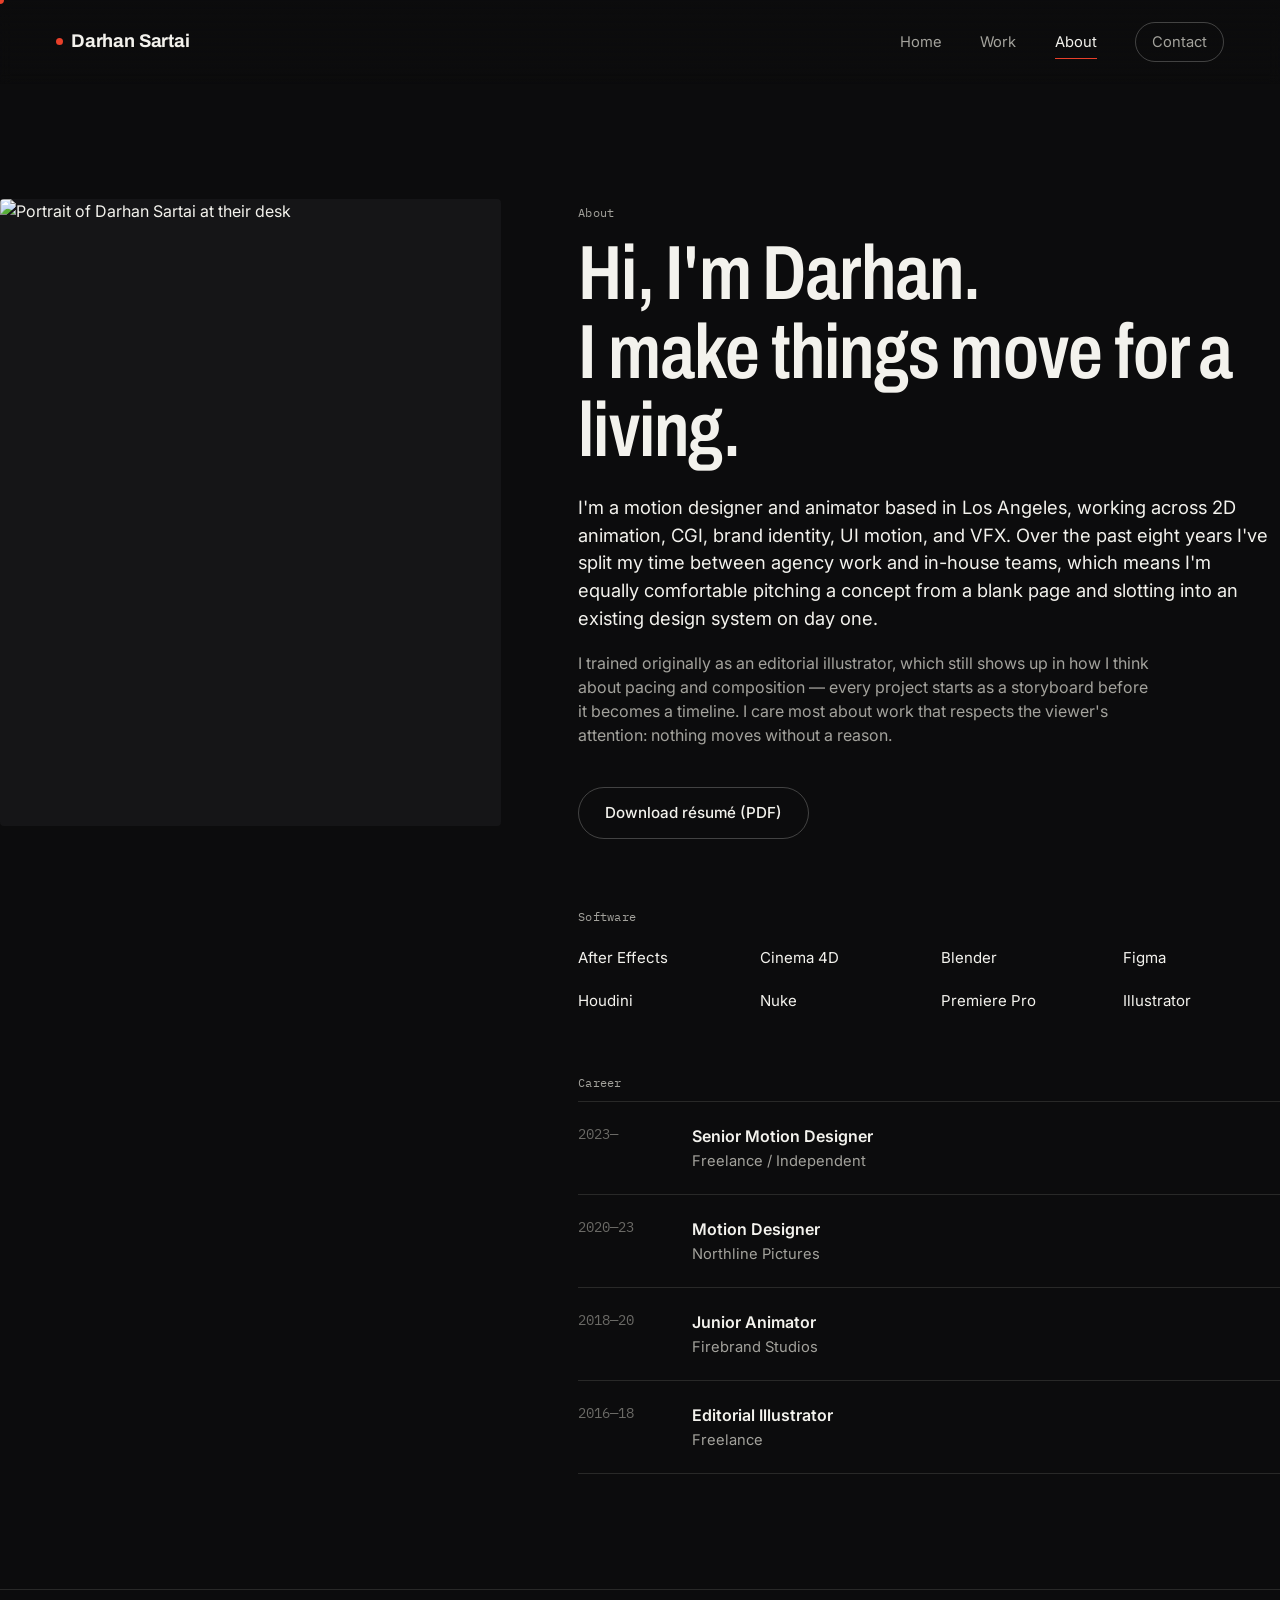
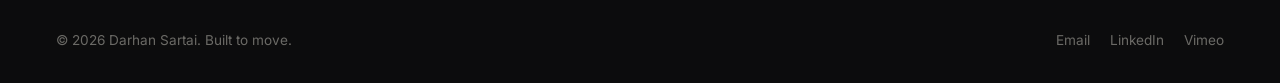
==== about.html @ 321bcbe0 "Global 2" ====
<!DOCTYPE html>
<html lang="en">
<head>
<meta charset="UTF-8" />
<meta name="viewport" content="width=device-width, initial-scale=1.0" />
<title>About — Darhan Sartai</title>
<meta name="description" content="Darhan Sartai is a Los Angeles-based motion designer with a background in editorial design and eight years across agency and in-house animation work." />
<meta property="og:title" content="About — Darhan Sartai, Motion Designer" />
<meta property="og:type" content="website" />
<link rel="preconnect" href="https://fonts.googleapis.com" />
<link rel="preconnect" href="https://fonts.gstatic.com" crossorigin />
<link href="https://fonts.googleapis.com/css2?family=Archivo:wght@500;600;700;800&family=Inter:wght@400;500;600&family=IBM+Plex+Mono:wght@400;500&display=swap" rel="stylesheet" />
<link rel="stylesheet" href="css/style.css" />
</head>
<body>
<a class="skip-link" href="#main">Skip to content</a>

<header class="site-header">
  <a href="index.html" class="brand"><span class="rec-dot" aria-hidden="true"></span>Darhan Sartai</a>
  <button class="nav-toggle" aria-label="Toggle menu" aria-expanded="false">
    <span></span><span></span><span></span>
  </button>
  <nav class="main-nav" aria-label="Primary">
    <a href="index.html">Home</a>
    <a href="work.html">Work</a>
    <a href="about.html" class="is-active">About</a>
    <a href="contact.html" class="nav-cta">Contact</a>
  </nav>
</header>

<main id="main">
  <section class="section container">
    <div class="about-grid">
      <div class="headshot reveal">
        <!-- Replace with your own photo at assets/headshot.jpg -->
        <img src="https://images.unsplash.com/photo-1633332755192-727a05c4013d?w=800&q=80" alt="Portrait of Darhan Sartai at their desk" />
      </div>

      <div>
        <span class="eyebrow-mono reveal">About</span>
        <h1 class="display-lg reveal" style="margin-top:12px;">Hi, I'm Darhan.<br />I make things move for a living.</h1>

        <p class="lede reveal" style="margin-top:24px; max-width:58ch;">
          I'm a motion designer and animator based in Los Angeles, working
          across 2D animation, CGI, brand identity, UI motion, and VFX.
          Over the past eight years I've split my time between agency work
          and in-house teams, which means I'm equally comfortable pitching
          a concept from a blank page and slotting into an existing design
          system on day one.
        </p>
        <p class="reveal" style="margin-top:16px; max-width:58ch;">
          I trained originally as an editorial illustrator, which still
          shows up in how I think about pacing and composition — every
          project starts as a storyboard before it becomes a timeline.
          I care most about work that respects the viewer's attention:
          nothing moves without a reason.
        </p>
        <a href="assets/Darhan-reyes-resume.pdf" class="btn btn-outline reveal" style="margin-top:24px;" data-cursor-hover>
          Download résumé (PDF)
        </a>

        <div class="reveal" style="margin-top:64px;">
          <span class="eyebrow-mono">Software</span>
          <div class="skills-grid">
            <div class="skill-item"><span>After Effects</span></div>
            <div class="skill-item"><span>Cinema 4D</span></div>
            <div class="skill-item"><span>Blender</span></div>
            <div class="skill-item"><span>Figma</span></div>
            <div class="skill-item"><span>Houdini</span></div>
            <div class="skill-item"><span>Nuke</span></div>
            <div class="skill-item"><span>Premiere Pro</span></div>
            <div class="skill-item"><span>Illustrator</span></div>
          </div>
        </div>

        <div class="reveal" style="margin-top:56px;">
          <span class="eyebrow-mono">Career</span>
          <div class="timeline">
            <div class="timeline-item">
              <span class="timeline-year tc">2023—</span>
              <div>
                <div class="timeline-role">Senior Motion Designer</div>
                <div class="timeline-org">Freelance / Independent</div>
              </div>
            </div>
            <div class="timeline-item">
              <span class="timeline-year tc">2020—23</span>
              <div>
                <div class="timeline-role">Motion Designer</div>
                <div class="timeline-org">Northline Pictures</div>
              </div>
            </div>
            <div class="timeline-item">
              <span class="timeline-year tc">2018—20</span>
              <div>
                <div class="timeline-role">Junior Animator</div>
                <div class="timeline-org">Firebrand Studios</div>
              </div>
            </div>
            <div class="timeline-item">
              <span class="timeline-year tc">2016—18</span>
              <div>
                <div class="timeline-role">Editorial Illustrator</div>
                <div class="timeline-org">Freelance</div>
              </div>
            </div>
          </div>
        </div>
      </div>
    </div>
  </section>
</main>

<footer class="site-footer">
  <span>© <span id="year"></span> Darhan Sartai. Built to move.</span>
  <div class="footer-links">
    <a href="mailto:hello@Darhanreyes.work">Email</a>
    <a href="https://linkedin.com" target="_blank" rel="noopener">LinkedIn</a>
    <a href="https://vimeo.com" target="_blank" rel="noopener">Vimeo</a>
  </div>
</footer>

<script>document.getElementById("year").textContent = new Date().getFullYear();</script>
<script src="js/main.js"></script>
</body>
</html>
---- css/style.css ----
/* =========================================================
   DESIGN TOKENS
   A near-black graphite stage (not pure black) so video color
   and grain read as intended. One accent: a tally-light red,
   the recording indicator every editor already reads as "live/
   watch this" — grounded in the subject matter rather than
   decorative. Display type is a condensed grotesk (frame-width
   language fits a timeline-based craft); UI text is a plain
   sans; timecodes/meta use a monospace, the literal readout
   typeface of every NLE and compositor.
   ========================================================= */
:root {
  --bg: #0c0c0d;
  --surface: #151517;
  --surface-2: #1c1c1f;
  --line: rgba(243, 242, 237, 0.12);
  --line-strong: rgba(243, 242, 237, 0.24);
  --text: #f3f2ed;
  --text-dim: #a3a29c;
  --text-faint: #6b6a66;
  --accent: #e8402a;
  --accent-dim: #7a2318;

  --font-display: "Archivo", "Arial Narrow", sans-serif;
  --font-body: "Inter", -apple-system, BlinkMacSystemFont, sans-serif;
  --font-mono: "IBM Plex Mono", ui-monospace, monospace;

  --ease: cubic-bezier(0.22, 1, 0.36, 1);
  --container: 1400px;
  --gutter: clamp(24px, 6vw, 56px);
}

* { box-sizing: border-box; }
html { scroll-behavior: smooth; overflow-x: hidden; }
@media (prefers-reduced-motion: reduce) {
  html { scroll-behavior: auto; }
  *, *::before, *::after {
    animation-duration: 0.001ms !important;
    animation-iteration-count: 1 !important;
    transition-duration: 0.001ms !important;
    scroll-behavior: auto !important;
  }
}

body {
  margin: 0;
  overflow-x: hidden;
  background: var(--bg);
  color: var(--text);
  font-family: var(--font-body);
  font-size: 16px;
  line-height: 1.5;
  -webkit-font-smoothing: antialiased;
}

img, video { max-width: 100%; display: block; }
a { color: inherit; text-decoration: none; }
button { font: inherit; color: inherit; background: none; border: 0; cursor: pointer; }

::selection { background: var(--accent); color: #fff; }

.container {
  max-width: var(--container);
  margin: 0 auto;
  padding: 0 var(--gutter);
}

/* Focus visibility — never suppressed */
a:focus-visible,
button:focus-visible,
input:focus-visible,
textarea:focus-visible {
  outline: 2px solid var(--accent);
  outline-offset: 3px;
}

.visually-hidden {
  position: absolute;
  width: 1px; height: 1px;
  overflow: hidden;
  clip: rect(0 0 0 0);
  white-space: nowrap;
}

.skip-link {
  position: absolute;
  top: -100px;
  left: 16px;
  background: var(--accent);
  color: #fff;
  padding: 10px 16px;
  z-index: 200;
  transition: top 0.2s var(--ease);
}
.skip-link:focus { top: 16px; }

/* =========================================================
   TYPOGRAPHY
   ========================================================= */
h1, h2, h3, h4 {
  font-family: var(--font-display);
  font-weight: 600;
  letter-spacing: -0.01em;
  line-height: 1.02;
  margin: 0;
}

.display-xl {
  font-size: clamp(3.2rem, 9vw, 8.5rem);
  font-stretch: condensed;
  letter-spacing: -0.02em;
}
.display-lg {
  font-size: clamp(2.4rem, 6vw, 5rem);
  font-stretch: condensed;
}
.display-md { font-size: clamp(1.6rem, 3vw, 2.4rem); }

.eyebrow-mono {
  font-family: var(--font-mono);
  font-size: 0.78rem;
  color: var(--text-dim);
  letter-spacing: 0.02em;
}

.tc {
  font-family: var(--font-mono);
  font-variant-numeric: tabular-nums;
}

p { color: var(--text-dim); max-width: 62ch; }
.lede { font-size: 1.15rem; color: var(--text); max-width: 46ch; }

/* =========================================================
   HEADER / NAV
   ========================================================= */
.site-header {
  position: sticky;
  top: 0;
  z-index: 100;
  display: flex;
  align-items: center;
  justify-content: space-between;
  padding: 22px var(--gutter);
  background: linear-gradient(to bottom, rgba(12,12,13,0.92), rgba(12,12,13,0));
  backdrop-filter: blur(6px);
}
.site-header.is-solid {
  background: rgba(12, 12, 13, 0.92);
  border-bottom: 1px solid var(--line);
}

.brand {
  font-family: var(--font-display);
  font-weight: 700;
  font-size: 1.15rem;
  letter-spacing: -0.01em;
  display: flex;
  align-items: baseline;
  gap: 8px;
}
.brand .rec-dot {
  width: 7px; height: 7px;
  border-radius: 50%;
  background: var(--accent);
  display: inline-block;
  transform: translateY(-2px);
}

.main-nav { display: flex; align-items: center; gap: clamp(18px, 3vw, 40px); }
.main-nav a {
  font-size: 0.92rem;
  color: var(--text-dim);
  position: relative;
  padding: 4px 0;
  transition: color 0.2s var(--ease);
}
.main-nav a:hover, .main-nav a.is-active { color: var(--text); }
.main-nav a.is-active::after {
  content: "";
  position: absolute;
  left: 0; right: 0; bottom: -2px;
  height: 1px;
  background: var(--accent);
}
.main-nav .nav-cta {
  display: inline-block;
  border: 1px solid var(--line-strong);
  padding: 8px 16px;
  border-radius: 100px;
  transition: border-color 0.2s var(--ease), background 0.2s var(--ease);
}
.main-nav .nav-cta:hover { border-color: var(--accent); background: rgba(232,64,42,0.08); }

.nav-toggle {
  display: none;
  width: 32px; height: 24px;
  position: relative;
}
.nav-toggle span {
  position: absolute; left: 0; right: 0; height: 1.5px;
  background: var(--text);
  transition: transform 0.25s var(--ease), opacity 0.25s var(--ease), top 0.25s var(--ease);
}
.nav-toggle span:nth-child(1) { top: 4px; }
.nav-toggle span:nth-child(2) { top: 11px; }
.nav-toggle span:nth-child(3) { top: 18px; }
.nav-open .nav-toggle span:nth-child(1) { top: 11px; transform: rotate(45deg); }
.nav-open .nav-toggle span:nth-child(2) { opacity: 0; }
.nav-open .nav-toggle span:nth-child(3) { top: 11px; transform: rotate(-45deg); }

@media (max-width: 780px) {
  .main-nav {
    position: fixed;
    inset: 0;
    flex-direction: column;
    justify-content: center;
    background: var(--bg);
    transform: translateX(100%);
    transition: transform 0.35s var(--ease);
    gap: 28px;
  }
  .nav-open .main-nav { transform: translateX(0); }
  .main-nav a { font-size: 1.6rem; font-family: var(--font-display); color: var(--text); }
  .nav-toggle { display: block; z-index: 101; }
}

/* =========================================================
   BUTTONS
   ========================================================= */
.btn {
  display: inline-flex;
  align-items: center;
  gap: 10px;
  padding: 14px 26px;
  border-radius: 100px;
  font-size: 0.95rem;
  font-weight: 500;
  transition: transform 0.2s var(--ease), background 0.2s var(--ease), border-color 0.2s var(--ease);
}
.btn-primary { background: var(--text); color: var(--bg); }
.btn-primary:hover { background: var(--accent); color: #fff; }
.btn-outline { border: 1px solid var(--line-strong); }
.btn-outline:hover { border-color: var(--accent); background: rgba(232,64,42,0.08); }
.btn:active { transform: scale(0.97); }

/* =========================================================
   HERO (home)
   ========================================================= */
.hero {
  position: relative;
  min-height: 92vh;
  display: flex;
  flex-direction: column;
  justify-content: flex-end;
  overflow: hidden;
  border-bottom: 1px solid var(--line);
}
.hero-media {
  position: absolute; inset: 0;
  width: 100%; height: 100%;
  object-fit: cover;
  opacity: 0.55;
}
.hero-media::after { content: ""; }
.hero-scrim {
  position: absolute; inset: 0;
  background: linear-gradient(180deg, rgba(12,12,13,0.35) 0%, rgba(12,12,13,0.55) 55%, var(--bg) 100%);
}
.hero-content {
  position: relative;
  z-index: 2;
  padding: 0 var(--gutter) 104px;
}
.hero-tagline {
  margin-top: 22px;
  display: flex;
  align-items: flex-end;
  justify-content: space-between;
  gap: 24px;
  flex-wrap: wrap;
}
.hero-sound-toggle {
  display: inline-flex;
  align-items: center;
  gap: 10px;
  border: 1px solid var(--line-strong);
  border-radius: 100px;
  padding: 10px 16px 10px 14px;
  font-family: var(--font-mono);
  font-size: 0.8rem;
  color: var(--text-dim);
  background: rgba(12,12,13,0.4);
  backdrop-filter: blur(4px);
}
.hero-sound-toggle:hover { border-color: var(--text-dim); color: var(--text); }

/* Centered on its own row beneath the tagline, rather than sharing
   a corner with the bio text or the sound toggle — so it can never
   collide with either regardless of how long they run. */
.scroll-cue {
  position: absolute;
  bottom: 28px; left: 50%;
  transform: translateX(-50%);
  z-index: 2;
  font-family: var(--font-mono);
  font-size: 0.72rem;
  letter-spacing: 0.04em;
  color: var(--text-dim);
  display: flex; flex-direction: column; align-items: center; gap: 8px;
}
.scroll-cue .line { width: 1px; height: 32px; background: var(--line-strong); position: relative; overflow: hidden; }
.scroll-cue .line::after {
  content: ""; position: absolute; top: 0; left: 0; width: 100%; height: 30%;
  background: var(--accent);
  animation: scrollcue 1.8s var(--ease) infinite;
}
@media (prefers-reduced-motion: reduce) { .scroll-cue .line::after { animation: none; } }
@keyframes scrollcue { 0% { top: -30%; } 100% { top: 100%; } }

/* =========================================================
   SECTION HEADERS
   ========================================================= */
.section {
  padding: clamp(64px, 9vw, 120px) 0;
}
.section-head {
  display: flex;
  justify-content: space-between;
  align-items: flex-end;
  gap: 24px;
  margin-bottom: clamp(32px, 5vw, 56px);
  flex-wrap: wrap;
}
.section-num {
  font-family: var(--font-mono);
  color: var(--text-faint);
  font-size: 0.8rem;
}

/* =========================================================
   PROJECT GRID / CARDS
   ========================================================= */
.grid {
  display: grid;
  grid-template-columns: repeat(12, 1fr);
  gap: clamp(16px, 2.2vw, 32px);
}
.card { grid-column: span 6; }
.card.span-4 { grid-column: span 4; }
.card.span-12 { grid-column: span 12; }

@media (max-width: 900px) {
  .card, .card.span-4 { grid-column: span 12; }
}

.card-link { display: block; position: relative; }
.card-media {
  position: relative;
  aspect-ratio: 16 / 10;
  overflow: hidden;
  background: var(--surface);
  border-radius: 4px;
}
.card-media video, .card-media .poster-fill {
  position: absolute; inset: 0;
  width: 100%; height: 100%;
  object-fit: cover;
  transition: transform 0.6s var(--ease);
}
.card-link:hover .card-media video,
.card-link:hover .card-media .poster-fill { transform: scale(1.04); }

.poster-fill {
  display: flex; align-items: center; justify-content: center;
  font-family: var(--font-display);
  font-size: clamp(1.4rem, 3vw, 2.2rem);
  color: rgba(243,242,237,0.15);
}

.card-play {
  position: absolute; inset: 0;
  display: flex; align-items: center; justify-content: center;
  opacity: 0;
  transition: opacity 0.3s var(--ease);
  background: rgba(12,12,13,0.2);
}
.card-link:hover .card-play { opacity: 1; }
.card-play-ring {
  width: 64px; height: 64px;
  border-radius: 50%;
  border: 1px solid rgba(243,242,237,0.5);
  display: flex; align-items: center; justify-content: center;
  backdrop-filter: blur(2px);
}
.card-play-ring svg { width: 18px; height: 18px; fill: var(--text); margin-left: 3px; }

.card-meta {
  display: flex;
  justify-content: space-between;
  align-items: baseline;
  margin-top: 14px;
  gap: 12px;
}
.card-title { font-family: var(--font-display); font-size: 1.3rem; font-weight: 600; }
.card-sub { font-family: var(--font-mono); font-size: 0.78rem; color: var(--text-faint); white-space: nowrap; }
.card-cats { color: var(--text-dim); font-size: 0.88rem; margin-top: 4px; }

/* =========================================================
   FILTER BAR (work page)
   ========================================================= */
.filter-bar {
  display: flex;
  flex-wrap: wrap;
  gap: 10px;
  margin-bottom: clamp(32px, 5vw, 56px);
}
.filter-chip {
  border: 1px solid var(--line-strong);
  border-radius: 100px;
  padding: 9px 18px;
  font-size: 0.86rem;
  color: var(--text-dim);
  transition: all 0.2s var(--ease);
}
.filter-chip:hover { color: var(--text); border-color: var(--text-dim); }
.filter-chip.is-active { background: var(--text); color: var(--bg); border-color: var(--text); }

.results-count {
  font-family: var(--font-mono);
  font-size: 0.78rem;
  color: var(--text-faint);
  margin-bottom: 24px;
}

/* =========================================================
   PROJECT DETAIL
   ========================================================= */
.project-hero {
  padding: 140px 0 40px;
  border-bottom: 1px solid var(--line);
}
.project-hero-grid {
  display: grid;
  grid-template-columns: 2fr 1fr;
  gap: 40px;
  align-items: end;
}
@media (max-width: 780px) { .project-hero-grid { grid-template-columns: 1fr; } }

.project-facts {
  display: grid;
  grid-template-columns: 1fr;
  gap: 16px;
  font-family: var(--font-mono);
  font-size: 0.85rem;
}
.project-facts dt { color: var(--text-faint); margin-bottom: 3px; }
.project-facts dd { margin: 0; color: var(--text); }

.player-wrap {
  margin: 40px 0;
  border-radius: 6px;
  overflow: hidden;
  background: #000;
  position: relative;
}
.player-wrap video { width: 100%; display: block; max-height: 82vh; }

.player-controls {
  display: flex;
  align-items: center;
  gap: 14px;
  padding: 14px 16px;
  background: var(--surface);
  border-top: 1px solid var(--line);
}
.player-btn {
  width: 36px; height: 36px;
  border-radius: 50%;
  border: 1px solid var(--line-strong);
  display: flex; align-items: center; justify-content: center;
  flex-shrink: 0;
  transition: border-color 0.2s var(--ease);
}
.player-btn:hover { border-color: var(--text-dim); }
.player-btn svg { width: 14px; height: 14px; fill: var(--text); }

.player-scrub {
  flex: 1;
  height: 3px;
  background: var(--line-strong);
  border-radius: 2px;
  position: relative;
  cursor: pointer;
}
.player-scrub-fill {
  position: absolute; left: 0; top: 0; bottom: 0;
  width: 0%;
  background: var(--accent);
  border-radius: 2px;
}
.player-time { font-family: var(--font-mono); font-size: 0.75rem; color: var(--text-dim); white-space: nowrap; }

.cinema-btn { margin-left: auto; }

.project-body {
  display: grid;
  grid-template-columns: 2fr 1fr;
  gap: 56px;
  padding: 40px 0 0;
}
@media (max-width: 780px) { .project-body { grid-template-columns: 1fr; } }

.credit-list { list-style: none; margin: 0; padding: 0; display: grid; gap: 10px; }
.credit-list li { display: flex; justify-content: space-between; gap: 12px; font-size: 0.92rem; border-bottom: 1px solid var(--line); padding-bottom: 10px; }
.credit-list .role { color: var(--text-faint); font-family: var(--font-mono); font-size: 0.78rem; }

.tool-tags { display: flex; flex-wrap: wrap; gap: 8px; margin-top: 8px; }
.tool-tag {
  border: 1px solid var(--line);
  border-radius: 100px;
  padding: 6px 14px;
  font-size: 0.8rem;
  color: var(--text-dim);
}

.sidebar-block + .sidebar-block { margin-top: 32px; }
.sidebar-label { font-family: var(--font-mono); font-size: 0.78rem; color: var(--text-faint); margin-bottom: 12px; display: block; }

.next-project {
  border-top: 1px solid var(--line);
  margin-top: 100px;
  padding: 48px 0 80px;
}
.next-project-link { display: flex; justify-content: space-between; align-items: center; gap: 24px; }
.next-project-link:hover .display-lg { color: var(--accent); }
.next-project-link .display-lg { transition: color 0.3s var(--ease); }

/* Cinema mode (full-bleed lightbox) */
.cinema-overlay {
  position: fixed; inset: 0;
  background: #000;
  z-index: 300;
  display: none;
  align-items: center;
  justify-content: center;
}
.cinema-overlay.is-open { display: flex; }
.cinema-overlay video { width: 100%; height: 100%; object-fit: contain; }
.cinema-close {
  position: absolute; top: 24px; right: 24px;
  width: 44px; height: 44px;
  border-radius: 50%;
  border: 1px solid rgba(255,255,255,0.3);
  display: flex; align-items: center; justify-content: center;
  color: #fff;
  z-index: 2;
}
.cinema-close:hover { border-color: #fff; }

/* =========================================================
   ABOUT PAGE
   ========================================================= */
.about-grid {
  display: grid;
  grid-template-columns: 1fr 1.4fr;
  gap: clamp(32px, 6vw, 80px);
  align-items: start;
}
@media (max-width: 860px) { .about-grid { grid-template-columns: 1fr; } }

.headshot {
  aspect-ratio: 4/5;
  border-radius: 4px;
  overflow: hidden;
  background: var(--surface);
  position: sticky;
  top: 110px;
}
.headshot img { width: 100%; height: 100%; object-fit: cover; }

.skills-grid {
  display: grid;
  grid-template-columns: repeat(auto-fill, minmax(150px, 1fr));
  gap: 20px 24px;
  margin-top: 20px;
}
.skill-item { display: flex; align-items: center; gap: 10px; font-size: 0.94rem; }
.skill-bar {
  height: 3px; flex: 1; background: var(--line-strong); border-radius: 2px; overflow: hidden;
}
.skill-bar-fill { height: 100%; background: var(--accent); border-radius: 2px; transform-origin: left; }

.timeline { margin-top: 8px; }
.timeline-item {
  display: grid;
  grid-template-columns: 90px 1fr;
  gap: 24px;
  padding: 22px 0;
  border-top: 1px solid var(--line);
}
.timeline-item:last-child { border-bottom: 1px solid var(--line); }
.timeline-year { font-family: var(--font-mono); color: var(--text-faint); font-size: 0.85rem; }
.timeline-role { font-weight: 600; }
.timeline-org { color: var(--text-dim); font-size: 0.92rem; margin-top: 2px; }

/* =========================================================
   CONTACT
   ========================================================= */
.contact-grid {
  display: grid;
  grid-template-columns: 1fr 1fr;
  gap: clamp(32px, 6vw, 72px);
}
@media (max-width: 860px) { .contact-grid { grid-template-columns: 1fr; } }

.field { margin-bottom: 22px; }
.field label {
  display: block;
  font-family: var(--font-mono);
  font-size: 0.78rem;
  color: var(--text-dim);
  margin-bottom: 8px;
}
.field input, .field textarea {
  width: 100%;
  background: transparent;
  border: 0;
  border-bottom: 1px solid var(--line-strong);
  color: var(--text);
  font-family: var(--font-body);
  font-size: 1rem;
  padding: 10px 2px;
  transition: border-color 0.2s var(--ease);
  resize: vertical;
}
.field input:focus, .field textarea:focus {
  outline: none;
  border-color: var(--accent);
}
.field-error {
  color: var(--accent);
  font-size: 0.8rem;
  margin-top: 6px;
  display: none;
  font-family: var(--font-mono);
}
.field.has-error input, .field.has-error textarea { border-color: var(--accent); }
.field.has-error .field-error { display: block; }

.form-status {
  margin-top: 18px;
  font-size: 0.92rem;
  display: none;
}
.form-status.is-visible { display: block; }
.form-status.is-success { color: #7cc98a; }
.form-status.is-error { color: var(--accent); }

.social-list { list-style: none; padding: 0; margin: 24px 0 0; display: grid; gap: 2px; }
.social-list a {
  display: flex; justify-content: space-between; align-items: center;
  padding: 18px 4px;
  border-top: 1px solid var(--line);
  font-family: var(--font-display);
  font-size: 1.3rem;
  transition: padding-left 0.25s var(--ease), color 0.25s var(--ease);
}
.social-list li:last-child a { border-bottom: 1px solid var(--line); }
.social-list a:hover { color: var(--accent); padding-left: 12px; }
.social-list .arrow { font-family: var(--font-mono); font-size: 0.9rem; color: var(--text-faint); }

/* =========================================================
   FOOTER
   ========================================================= */
.site-footer {
  border-top: 1px solid var(--line);
  padding: 40px var(--gutter) 32px;
  display: flex;
  justify-content: space-between;
  align-items: center;
  gap: 16px;
  flex-wrap: wrap;
  font-size: 0.85rem;
  color: var(--text-faint);
}
.site-footer a:hover { color: var(--text); }
.footer-links { display: flex; gap: 20px; }

/* =========================================================
   SCROLL REVEAL
   ========================================================= */
.reveal {
  opacity: 0;
  transform: translateY(24px);
  transition: opacity 0.7s var(--ease), transform 0.7s var(--ease);
}
.reveal.is-visible { opacity: 1; transform: translateY(0); }
@media (prefers-reduced-motion: reduce) {
  .reveal { opacity: 1; transform: none; transition: none; }
}

/* =========================================================
   CUSTOM CURSOR (desktop, motion-comfortable users only)
   ========================================================= */
.cursor-dot {
  position: fixed;
  top: 0; left: 0;
  width: 8px; height: 8px;
  background: var(--accent);
  border-radius: 50%;
  pointer-events: none;
  z-index: 400;
  transform: translate(-50%, -50%);
  transition: width 0.2s var(--ease), height 0.2s var(--ease), background 0.2s var(--ease);
  display: none;
}
.cursor-dot.is-hover { width: 56px; height: 56px; background: rgba(232,64,42,0.15); border: 1px solid var(--accent); }
@media (hover: hover) and (pointer: fine) {
  .cursor-enabled .cursor-dot { display: block; }
}

/* =========================================================
   MISC
   ========================================================= */
.hr { border: 0; border-top: 1px solid var(--line); margin: 0; }
.text-center { text-align: center; }
.mt-lg { margin-top: clamp(40px, 6vw, 72px); }

/* =========================================================
   TOUCH DEVICES
   Hover states don't exist on touch, so anything that only
   reveals on :hover needs a touch-visible equivalent, and
   every interactive control needs a real tap target (44px+).
   ========================================================= */
@media (hover: none) {
  /* No hover to preview-play thumbnails, so always show the
     play indicator instead of hiding it behind a hover state. */
  .card-play { opacity: 1; background: linear-gradient(180deg, rgba(12,12,13,0) 40%, rgba(12,12,13,0.55) 100%); }
  .card-play-ring { width: 52px; height: 52px; border-color: rgba(243,242,237,0.7); }
  .card-link:hover .card-media video,
  .card-link:hover .card-media .poster-fill { transform: none; }

  /* Slight press feedback instead of a hover lift, so taps
     still feel responsive. */
  .btn:active, .filter-chip:active, .card-link:active { opacity: 0.75; }

  .filter-chip { padding: 11px 18px; }
}

/* nav-toggle's icon stays small, but the tappable area meets
   a real touch target regardless of viewport. */
.nav-toggle {
  width: 44px; height: 44px;
  margin: -10px -10px -10px 0;
}
.nav-toggle span { left: 10px; right: 10px; }
.nav-toggle span:nth-child(1) { top: 15px; }
.nav-toggle span:nth-child(2) { top: 22px; }
.nav-toggle span:nth-child(3) { top: 29px; }
.nav-open .nav-toggle span:nth-child(1) { top: 22px; }
.nav-open .nav-toggle span:nth-child(3) { top: 22px; }

/* Touch-friendly video controls: enlarge tap targets without
   changing the visual weight of the control bar on desktop. */
@media (hover: none), (max-width: 600px) {
  .player-btn { width: 44px; height: 44px; }
  .player-scrub { height: 4px; }
  .player-scrub { position: relative; }
  .player-scrub::before {
    /* invisible hit-area extension — the visible bar stays a
       thin 4px line, but taps land within 22px above/below it */
    content: "";
    position: absolute;
    left: 0; right: 0;
    top: -18px; bottom: -18px;
  }
  .player-controls { padding: 12px 12px; gap: 12px; flex-wrap: wrap; }
  .player-time { font-size: 0.7rem; }
  .cinema-btn { flex-basis: 100%; order: 5; justify-content: center; margin-left: 0; }
  .cinema-close { width: 48px; height: 48px; }
}

/* Small phones: tighten spacing and type scale a step further
   than the fluid clamp()s already do, and stack anything still
   sharing a row at the larger breakpoints. */
@media (max-width: 480px) {
  .site-header { padding: 16px var(--gutter); }
  .display-xl { font-size: clamp(2.6rem, 12vw, 3.4rem); }
  .display-lg { font-size: clamp(2rem, 9vw, 2.6rem); }
  .hero { min-height: 86vh; }
  .hero-content { padding-bottom: 32px; }
  .hero-tagline { flex-direction: column; align-items: flex-start; gap: 18px; }
  .hero-sound-toggle { align-self: flex-start; }
  .scroll-cue { display: none; }

  .section { padding: 48px 0; }
  .section-head { flex-direction: column; align-items: flex-start; gap: 16px; }

  .timeline-item { grid-template-columns: 1fr; gap: 4px; }
  .timeline-year { order: -1; }

  .credit-list li { flex-direction: column; gap: 2px; }
  .next-project-link { align-items: flex-start; flex-direction: column; gap: 12px; }

  .main-nav .nav-cta { padding: 8px 14px; }
}

/* Tablet / mid-width: two columns still fit for the capability
   strip and skills grid, but project/about two-up layouts get
   tight before the existing 780–900px breakpoints kick in. */
@media (min-width: 600px) and (max-width: 900px) {
  .grid .card.span-4 { grid-column: span 6; }
}

/* Landscape phones: the hero can end up taller than the
   viewport itself; cap it so the tagline and scroll cue are
   never pushed off-screen. */
@media (max-height: 480px) and (orientation: landscape) {
  .hero { min-height: 130vh; }
}
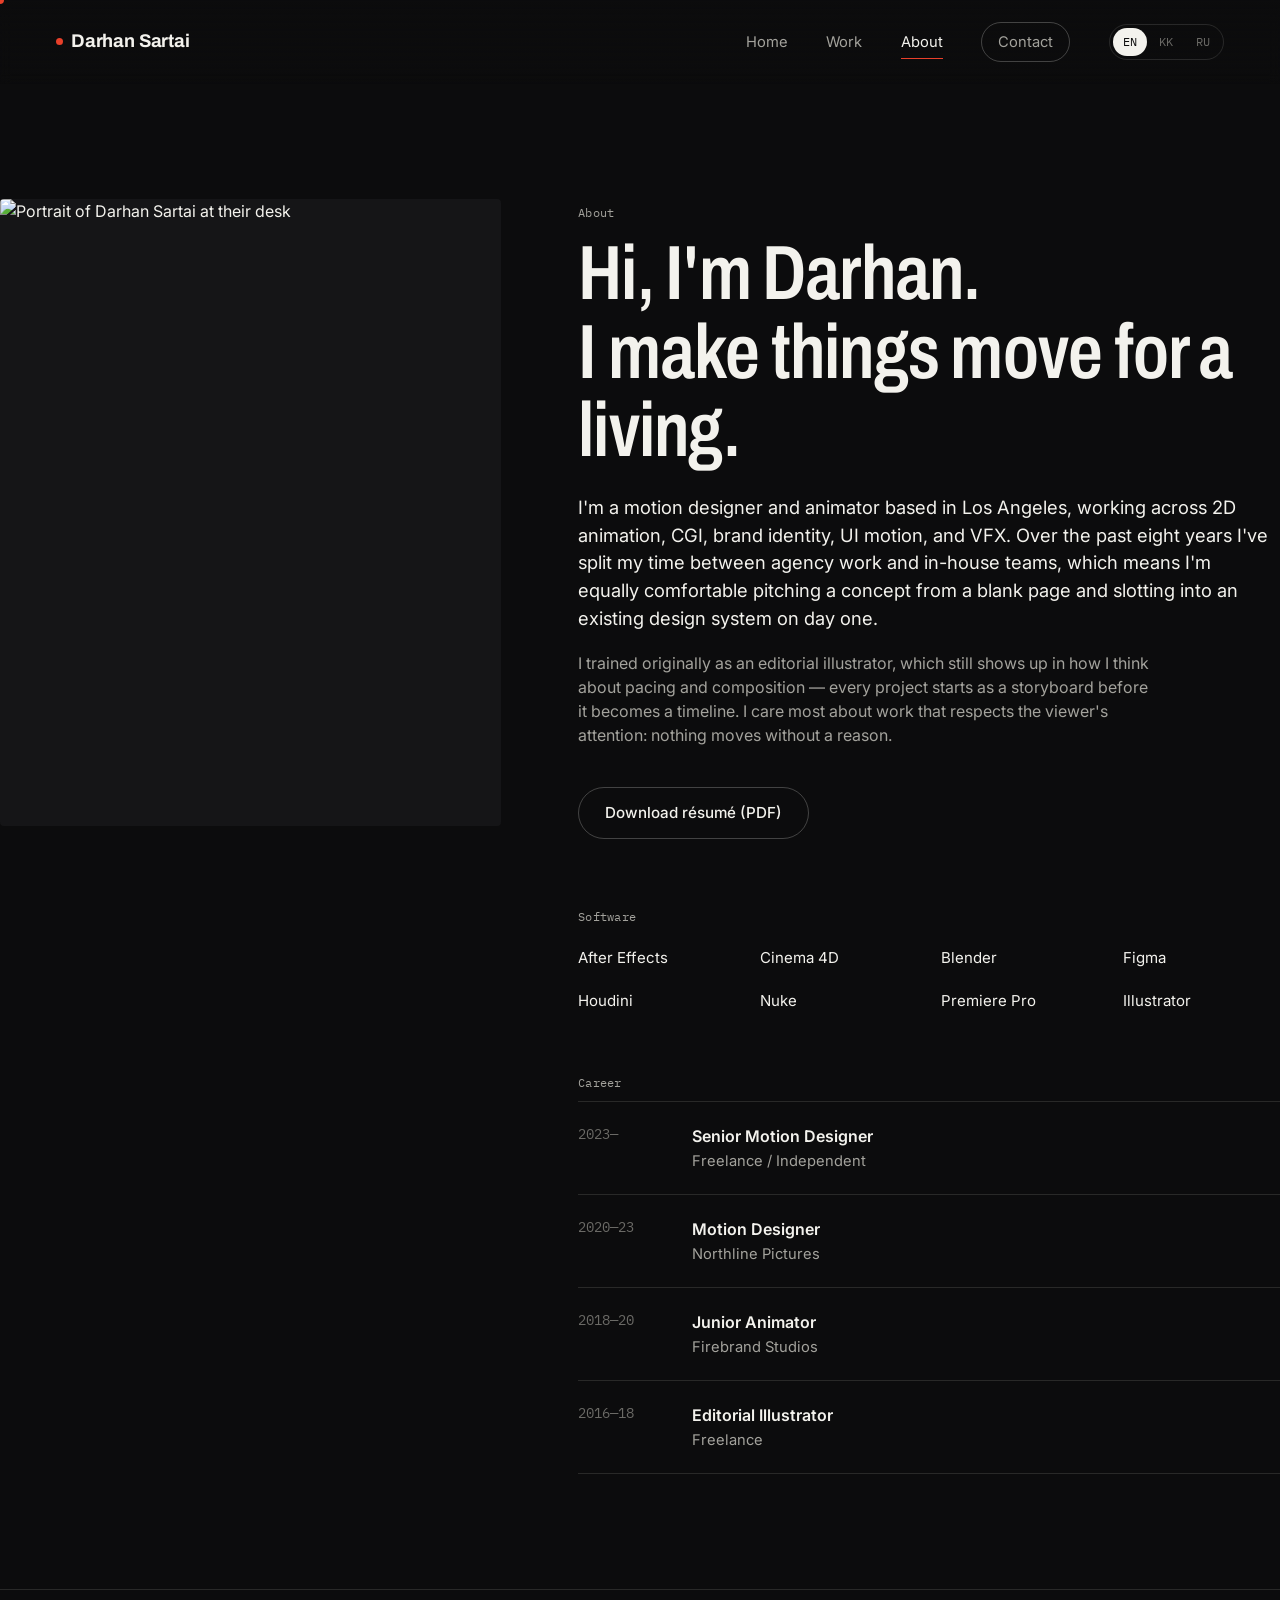
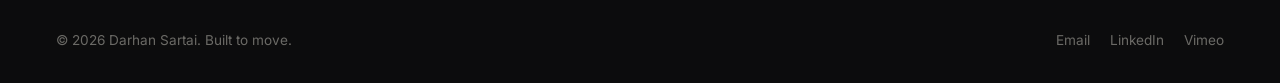
==== commit ea8dbd5b: "Add EN/KK/RU language switcher across all pages" ====
--- a/about.html
+++ b/about.html
@@ -13,18 +13,23 @@
 <link rel="stylesheet" href="css/style.css" />
 </head>
 <body>
-<a class="skip-link" href="#main">Skip to content</a>
+<a class="skip-link" href="#main" data-i18n="skip_link">Skip to content</a>
 
 <header class="site-header">
-  <a href="index.html" class="brand"><span class="rec-dot" aria-hidden="true"></span>Darhan Sartai</a>
-  <button class="nav-toggle" aria-label="Toggle menu" aria-expanded="false">
+  <a href="index.html" class="brand"><span class="rec-dot" aria-hidden="true"></span><span data-i18n="brand_name">Darhan Sartai</span></a>
+  <button class="nav-toggle" aria-label="Toggle menu" aria-expanded="false" data-i18n-aria="nav_toggle_aria">
     <span></span><span></span><span></span>
   </button>
   <nav class="main-nav" aria-label="Primary">
-    <a href="index.html">Home</a>
-    <a href="work.html">Work</a>
-    <a href="about.html" class="is-active">About</a>
-    <a href="contact.html" class="nav-cta">Contact</a>
+    <a href="index.html" data-i18n="nav_home">Home</a>
+    <a href="work.html" data-i18n="nav_work">Work</a>
+    <a href="about.html" class="is-active" data-i18n="nav_about">About</a>
+    <a href="contact.html" class="nav-cta" data-i18n="nav_contact">Contact</a>
+    <div class="lang-switch" role="group" data-i18n-aria="lang_switch_aria" aria-label="Language">
+      <button type="button" data-lang="en">EN</button>
+      <button type="button" data-lang="kk">KK</button>
+      <button type="button" data-lang="ru">RU</button>
+    </div>
   </nav>
 </header>
 
@@ -37,10 +42,10 @@
       </div>
 
       <div>
-        <span class="eyebrow-mono reveal">About</span>
-        <h1 class="display-lg reveal" style="margin-top:12px;">Hi, I'm Darhan.<br />I make things move for a living.</h1>
+        <span class="eyebrow-mono reveal" data-i18n="about_eyebrow">About</span>
+        <h1 class="display-lg reveal" style="margin-top:12px;" data-i18n-html="about_headline_html">Hi, I'm Darhan.<br />I make things move for a living.</h1>
 
-        <p class="lede reveal" style="margin-top:24px; max-width:58ch;">
+        <p class="lede reveal" style="margin-top:24px; max-width:58ch;" data-i18n="about_p1">
           I'm a motion designer and animator based in Los Angeles, working
           across 2D animation, CGI, brand identity, UI motion, and VFX.
           Over the past eight years I've split my time between agency work
@@ -48,19 +53,19 @@
           a concept from a blank page and slotting into an existing design
           system on day one.
         </p>
-        <p class="reveal" style="margin-top:16px; max-width:58ch;">
+        <p class="reveal" style="margin-top:16px; max-width:58ch;" data-i18n="about_p2">
           I trained originally as an editorial illustrator, which still
           shows up in how I think about pacing and composition — every
           project starts as a storyboard before it becomes a timeline.
           I care most about work that respects the viewer's attention:
           nothing moves without a reason.
         </p>
-        <a href="assets/Darhan-reyes-resume.pdf" class="btn btn-outline reveal" style="margin-top:24px;" data-cursor-hover>
+        <a href="assets/Darhan-reyes-resume.pdf" class="btn btn-outline reveal" style="margin-top:24px;" data-cursor-hover data-i18n="about_resume">
           Download résumé (PDF)
         </a>
 
         <div class="reveal" style="margin-top:64px;">
-          <span class="eyebrow-mono">Software</span>
+          <span class="eyebrow-mono" data-i18n="about_software">Software</span>
           <div class="skills-grid">
             <div class="skill-item"><span>After Effects</span></div>
             <div class="skill-item"><span>Cinema 4D</span></div>
@@ -74,34 +79,34 @@
         </div>
 
         <div class="reveal" style="margin-top:56px;">
-          <span class="eyebrow-mono">Career</span>
+          <span class="eyebrow-mono" data-i18n="about_career">Career</span>
           <div class="timeline">
             <div class="timeline-item">
               <span class="timeline-year tc">2023—</span>
               <div>
-                <div class="timeline-role">Senior Motion Designer</div>
-                <div class="timeline-org">Freelance / Independent</div>
+                <div class="timeline-role" data-i18n="timeline_role_1">Senior Motion Designer</div>
+                <div class="timeline-org" data-i18n="timeline_org_1">Freelance / Independent</div>
               </div>
             </div>
             <div class="timeline-item">
               <span class="timeline-year tc">2020—23</span>
               <div>
-                <div class="timeline-role">Motion Designer</div>
-                <div class="timeline-org">Northline Pictures</div>
+                <div class="timeline-role" data-i18n="timeline_role_2">Motion Designer</div>
+                <div class="timeline-org" data-i18n="timeline_org_2">Northline Pictures</div>
               </div>
             </div>
             <div class="timeline-item">
               <span class="timeline-year tc">2018—20</span>
               <div>
-                <div class="timeline-role">Junior Animator</div>
-                <div class="timeline-org">Firebrand Studios</div>
+                <div class="timeline-role" data-i18n="timeline_role_3">Junior Animator</div>
+                <div class="timeline-org" data-i18n="timeline_org_3">Firebrand Studios</div>
               </div>
             </div>
             <div class="timeline-item">
               <span class="timeline-year tc">2016—18</span>
               <div>
-                <div class="timeline-role">Editorial Illustrator</div>
-                <div class="timeline-org">Freelance</div>
+                <div class="timeline-role" data-i18n="timeline_role_4">Editorial Illustrator</div>
+                <div class="timeline-org" data-i18n="timeline_org_4">Freelance</div>
               </div>
             </div>
           </div>
@@ -112,14 +117,15 @@
 </main>
 
 <footer class="site-footer">
-  <span>© <span id="year"></span> Darhan Sartai. Built to move.</span>
+  <span>© <span id="year"></span> <span data-i18n="brand_name">Darhan Sartai</span>. <span data-i18n="footer_tagline">Built to move.</span></span>
   <div class="footer-links">
-    <a href="mailto:hello@Darhanreyes.work">Email</a>
-    <a href="https://linkedin.com" target="_blank" rel="noopener">LinkedIn</a>
-    <a href="https://vimeo.com" target="_blank" rel="noopener">Vimeo</a>
+    <a href="mailto:hello@Darhanreyes.work" data-i18n="footer_email">Email</a>
+    <a href="https://linkedin.com" target="_blank" rel="noopener" data-i18n="footer_linkedin">LinkedIn</a>
+    <a href="https://vimeo.com" target="_blank" rel="noopener" data-i18n="footer_vimeo">Vimeo</a>
   </div>
 </footer>
 
+<script src="js/i18n.js"></script>
 <script>document.getElementById("year").textContent = new Date().getFullYear();</script>
 <script src="js/main.js"></script>
 </body>
--- a/css/style.css
+++ b/css/style.css
@@ -191,6 +191,27 @@
   transition: border-color 0.2s var(--ease), background 0.2s var(--ease);
 }
 .main-nav .nav-cta:hover { border-color: var(--accent); background: rgba(232,64,42,0.08); }
+
+/* Language switcher — three small pill buttons in the nav */
+.lang-switch {
+  display: flex;
+  align-items: center;
+  gap: 2px;
+  border: 1px solid var(--line);
+  border-radius: 100px;
+  padding: 3px;
+}
+.lang-switch button {
+  font-family: var(--font-mono);
+  font-size: 0.72rem;
+  letter-spacing: 0.02em;
+  color: var(--text-faint);
+  padding: 5px 10px;
+  border-radius: 100px;
+  transition: color 0.2s var(--ease), background 0.2s var(--ease);
+}
+.lang-switch button:hover { color: var(--text); }
+.lang-switch button.is-active { background: var(--text); color: var(--bg); }
 
 .nav-toggle {
   display: none;
@@ -223,6 +244,8 @@
   .nav-open .main-nav { transform: translateX(0); }
   .main-nav a { font-size: 1.6rem; font-family: var(--font-display); color: var(--text); }
   .nav-toggle { display: block; z-index: 101; }
+  .lang-switch { order: 10; }
+  .lang-switch button { font-size: 0.9rem; padding: 8px 14px; }
 }
 
 /* =========================================================
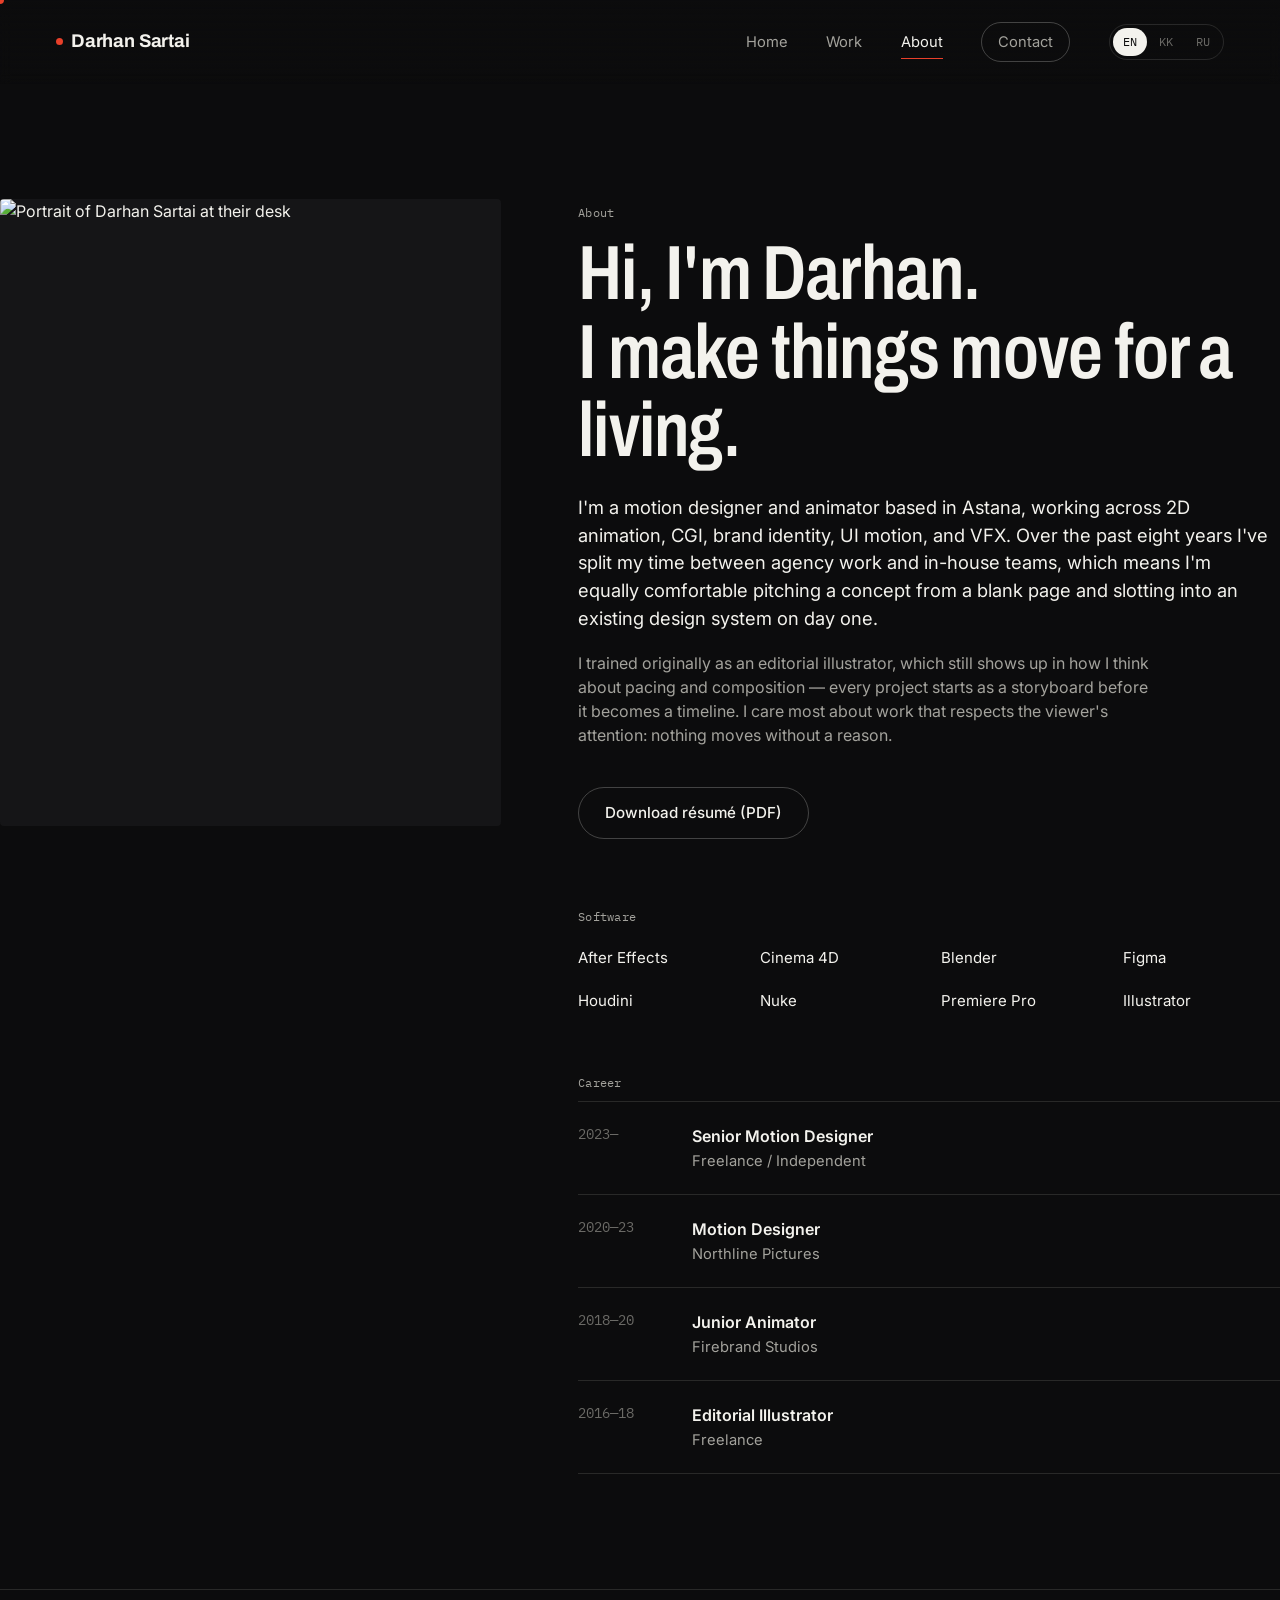
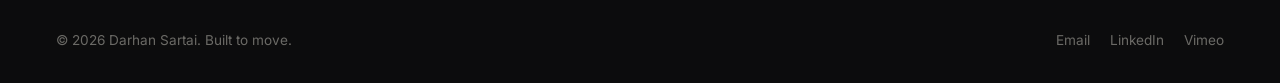
==== commit a863ea03: "fixes" ====
--- a/about.html
+++ b/about.html
@@ -4,7 +4,7 @@
 <meta charset="UTF-8" />
 <meta name="viewport" content="width=device-width, initial-scale=1.0" />
 <title>About — Darhan Sartai</title>
-<meta name="description" content="Darhan Sartai is a Los Angeles-based motion designer with a background in editorial design and eight years across agency and in-house animation work." />
+<meta name="description" content="Darhan Sartai is an Astana-based motion designer with a background in editorial design and eight years across agency and in-house animation work." />
 <meta property="og:title" content="About — Darhan Sartai, Motion Designer" />
 <meta property="og:type" content="website" />
 <link rel="preconnect" href="https://fonts.googleapis.com" />
@@ -46,7 +46,7 @@
         <h1 class="display-lg reveal" style="margin-top:12px;" data-i18n-html="about_headline_html">Hi, I'm Darhan.<br />I make things move for a living.</h1>
 
         <p class="lede reveal" style="margin-top:24px; max-width:58ch;" data-i18n="about_p1">
-          I'm a motion designer and animator based in Los Angeles, working
+          I'm a motion designer and animator based in Astana, working
           across 2D animation, CGI, brand identity, UI motion, and VFX.
           Over the past eight years I've split my time between agency work
           and in-house teams, which means I'm equally comfortable pitching
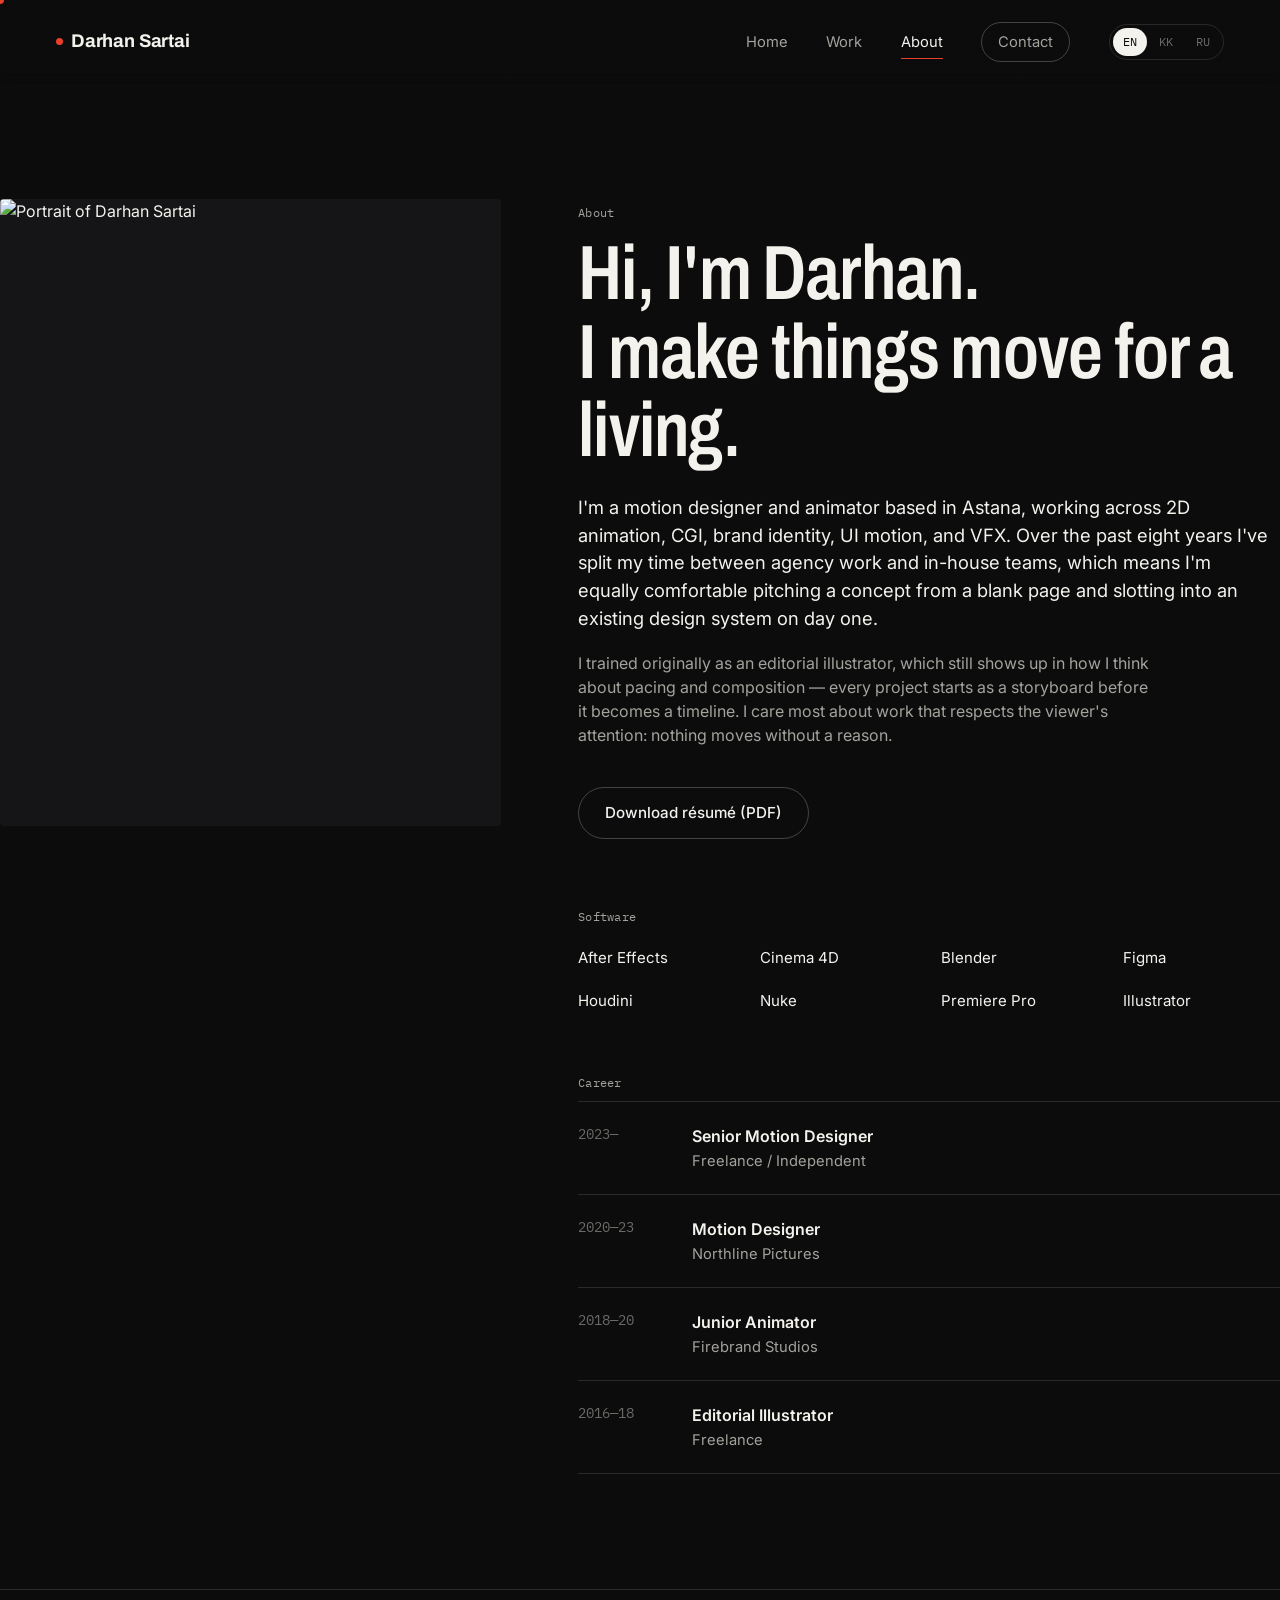
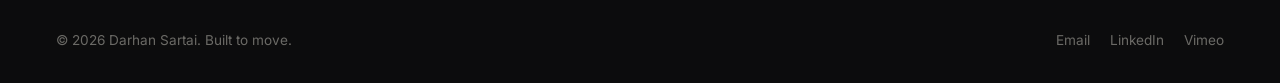
==== commit baa6fb86: "add photo" ====
--- a/about.html
+++ b/about.html
@@ -38,7 +38,7 @@
     <div class="about-grid">
       <div class="headshot reveal">
         <!-- Replace with your own photo at assets/headshot.jpg -->
-        <img src="https://images.unsplash.com/photo-1633332755192-727a05c4013d?w=800&q=80" alt="Portrait of Darhan Sartai at their desk" />
+        <img src="https://d27fdb0b.sortrait-of-sarhan-sartai.pages.dev/photo_5242341501755401011_y.jpg" alt="Portrait of Darhan Sartai" />
       </div>
 
       <div>
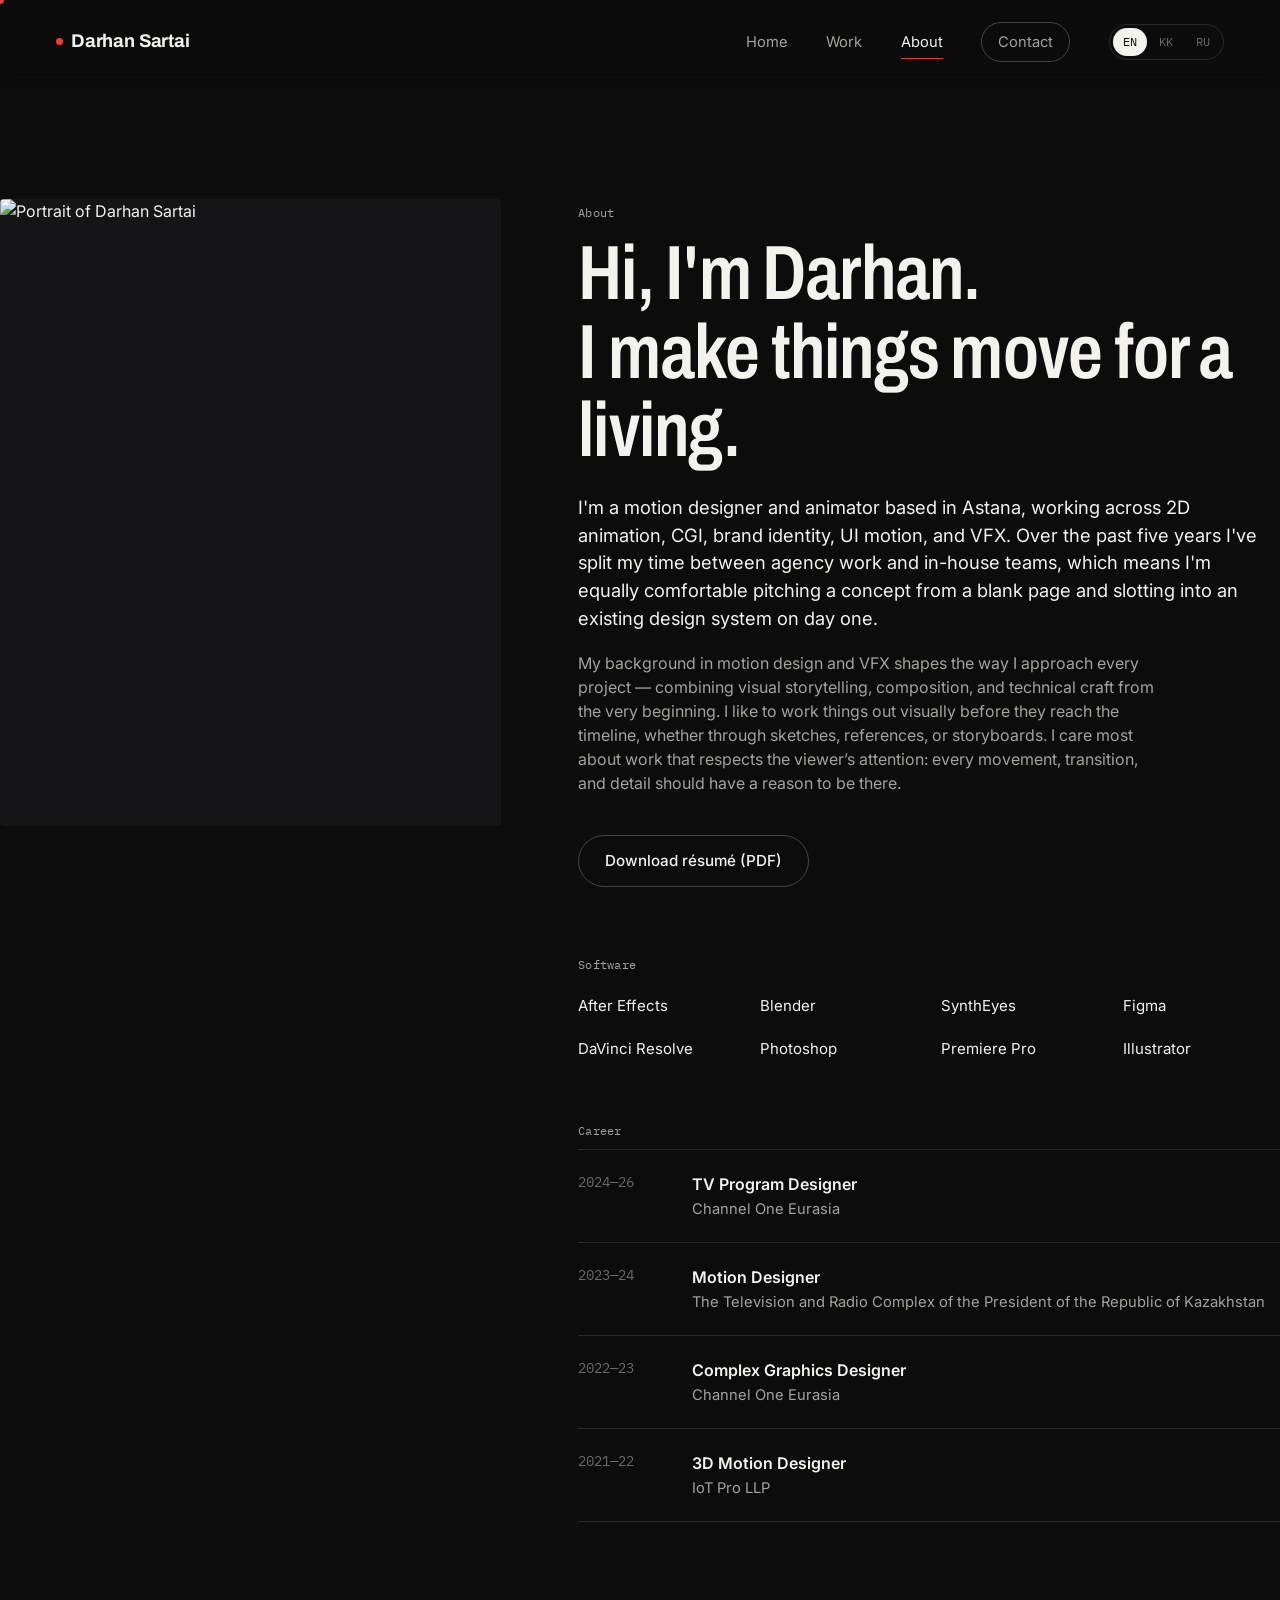
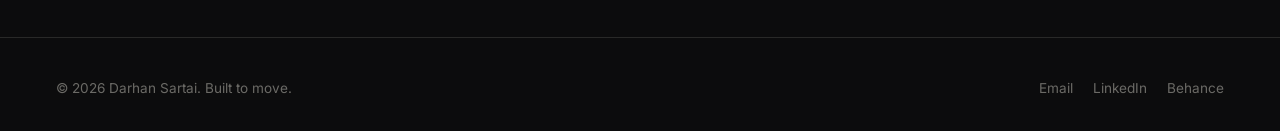
==== commit 54758211: "Major text fill" ====
--- a/about.html
+++ b/about.html
@@ -4,7 +4,7 @@
 <meta charset="UTF-8" />
 <meta name="viewport" content="width=device-width, initial-scale=1.0" />
 <title>About — Darhan Sartai</title>
-<meta name="description" content="Darhan Sartai is an Astana-based motion designer with a background in editorial design and eight years across agency and in-house animation work." />
+<meta name="description" content="Darhan Sartai is an Astana-based motion designer with five years across agency and in-house animation work." />
 <meta property="og:title" content="About — Darhan Sartai, Motion Designer" />
 <meta property="og:type" content="website" />
 <link rel="preconnect" href="https://fonts.googleapis.com" />
@@ -38,7 +38,7 @@
     <div class="about-grid">
       <div class="headshot reveal">
         <!-- Replace with your own photo at assets/headshot.jpg -->
-        <img src="https://d27fdb0b.sortrait-of-sarhan-sartai.pages.dev/photo_5242341501755401011_y.jpg" alt="Portrait of Darhan Sartai" />
+        <img src="https://b1aedb70.sortrait-of-sarhan-sartai-2.pages.dev/photo_5242341501755401011_m.jpg" alt="Portrait of Darhan Sartai" />
       </div>
 
       <div>
@@ -47,18 +47,17 @@
 
         <p class="lede reveal" style="margin-top:24px; max-width:58ch;" data-i18n="about_p1">
           I'm a motion designer and animator based in Astana, working
-          across 2D animation, CGI, brand identity, UI motion, and VFX.
-          Over the past eight years I've split my time between agency work
+          across 2D animation, CGI, and VFX.
+          Over the past five years I've split my time between agency work
           and in-house teams, which means I'm equally comfortable pitching
           a concept from a blank page and slotting into an existing design
           system on day one.
         </p>
         <p class="reveal" style="margin-top:16px; max-width:58ch;" data-i18n="about_p2">
-          I trained originally as an editorial illustrator, which still
-          shows up in how I think about pacing and composition — every
-          project starts as a storyboard before it becomes a timeline.
-          I care most about work that respects the viewer's attention:
-          nothing moves without a reason.
+          My background in motion design and VFX shapes the way I approach every project — 
+          combining visual storytelling, composition, and technical craft from the very beginning. 
+          I like to work things out visually before they reach the timeline, whether through sketches, references, or storyboards.
+          I care most about work that respects the viewer’s attention: every movement, transition, and detail should have a reason to be there.
         </p>
         <a href="assets/Darhan-reyes-resume.pdf" class="btn btn-outline reveal" style="margin-top:24px;" data-cursor-hover data-i18n="about_resume">
           Download résumé (PDF)
@@ -68,11 +67,11 @@
           <span class="eyebrow-mono" data-i18n="about_software">Software</span>
           <div class="skills-grid">
             <div class="skill-item"><span>After Effects</span></div>
-            <div class="skill-item"><span>Cinema 4D</span></div>
             <div class="skill-item"><span>Blender</span></div>
+            <div class="skill-item"><span>SynthEyes</span></div>
             <div class="skill-item"><span>Figma</span></div>
-            <div class="skill-item"><span>Houdini</span></div>
-            <div class="skill-item"><span>Nuke</span></div>
+            <div class="skill-item"><span>DaVinci Resolve</span></div>
+            <div class="skill-item"><span>Photoshop</span></div>
             <div class="skill-item"><span>Premiere Pro</span></div>
             <div class="skill-item"><span>Illustrator</span></div>
           </div>
@@ -82,31 +81,31 @@
           <span class="eyebrow-mono" data-i18n="about_career">Career</span>
           <div class="timeline">
             <div class="timeline-item">
-              <span class="timeline-year tc">2023—</span>
+              <span class="timeline-year tc">2024—26</span>
               <div>
-                <div class="timeline-role" data-i18n="timeline_role_1">Senior Motion Designer</div>
-                <div class="timeline-org" data-i18n="timeline_org_1">Freelance / Independent</div>
+                <div class="timeline-role" data-i18n="timeline_role_1">Program Designer</div>
+                <div class="timeline-org" data-i18n="timeline_org_1">Eurasia</div>
               </div>
             </div>
             <div class="timeline-item">
-              <span class="timeline-year tc">2020—23</span>
+              <span class="timeline-year tc">2023—24</span>
               <div>
                 <div class="timeline-role" data-i18n="timeline_role_2">Motion Designer</div>
-                <div class="timeline-org" data-i18n="timeline_org_2">Northline Pictures</div>
+                <div class="timeline-org" data-i18n="timeline_org_2">PTRK</div>
               </div>
             </div>
             <div class="timeline-item">
-              <span class="timeline-year tc">2018—20</span>
+              <span class="timeline-year tc">2022—23</span>
               <div>
-                <div class="timeline-role" data-i18n="timeline_role_3">Junior Animator</div>
-                <div class="timeline-org" data-i18n="timeline_org_3">Firebrand Studios</div>
+                <div class="timeline-role" data-i18n="timeline_role_3">Complex Graphics Designer</div>
+                <div class="timeline-org" data-i18n="timeline_org_3">Eurasia</div>
               </div>
             </div>
             <div class="timeline-item">
-              <span class="timeline-year tc">2016—18</span>
+              <span class="timeline-year tc">2021—22</span>
               <div>
-                <div class="timeline-role" data-i18n="timeline_role_4">Editorial Illustrator</div>
-                <div class="timeline-org" data-i18n="timeline_org_4">Freelance</div>
+                <div class="timeline-role" data-i18n="timeline_role_4">3D Motion Designer</div>
+                <div class="timeline-org" data-i18n="timeline_org_4">IoT Pro</div>
               </div>
             </div>
           </div>
@@ -119,9 +118,9 @@
 <footer class="site-footer">
   <span>© <span id="year"></span> <span data-i18n="brand_name">Darhan Sartai</span>. <span data-i18n="footer_tagline">Built to move.</span></span>
   <div class="footer-links">
-    <a href="mailto:hello@Darhanreyes.work" data-i18n="footer_email">Email</a>
-    <a href="https://linkedin.com" target="_blank" rel="noopener" data-i18n="footer_linkedin">LinkedIn</a>
-    <a href="https://vimeo.com" target="_blank" rel="noopener" data-i18n="footer_vimeo">Vimeo</a>
+    <a href="mailto:sartayevdarkhan@gmail.com?subject=Design%20work&body=Hi%3F%20Would%20you%20move%20something%20for%20me%3F" data-i18n="footer_email">Email</a>
+    <a href="https://www.linkedin.com/in/darhan-sartai-8779721a7/" target="_blank" rel="noopener" data-i18n="footer_linkedin">LinkedIn</a>
+    <a href="https://www.behance.net/sartayevda70a0" target="_blank" rel="noopener" data-i18n="footer_vimeo">Behance</a>
   </div>
 </footer>
 
